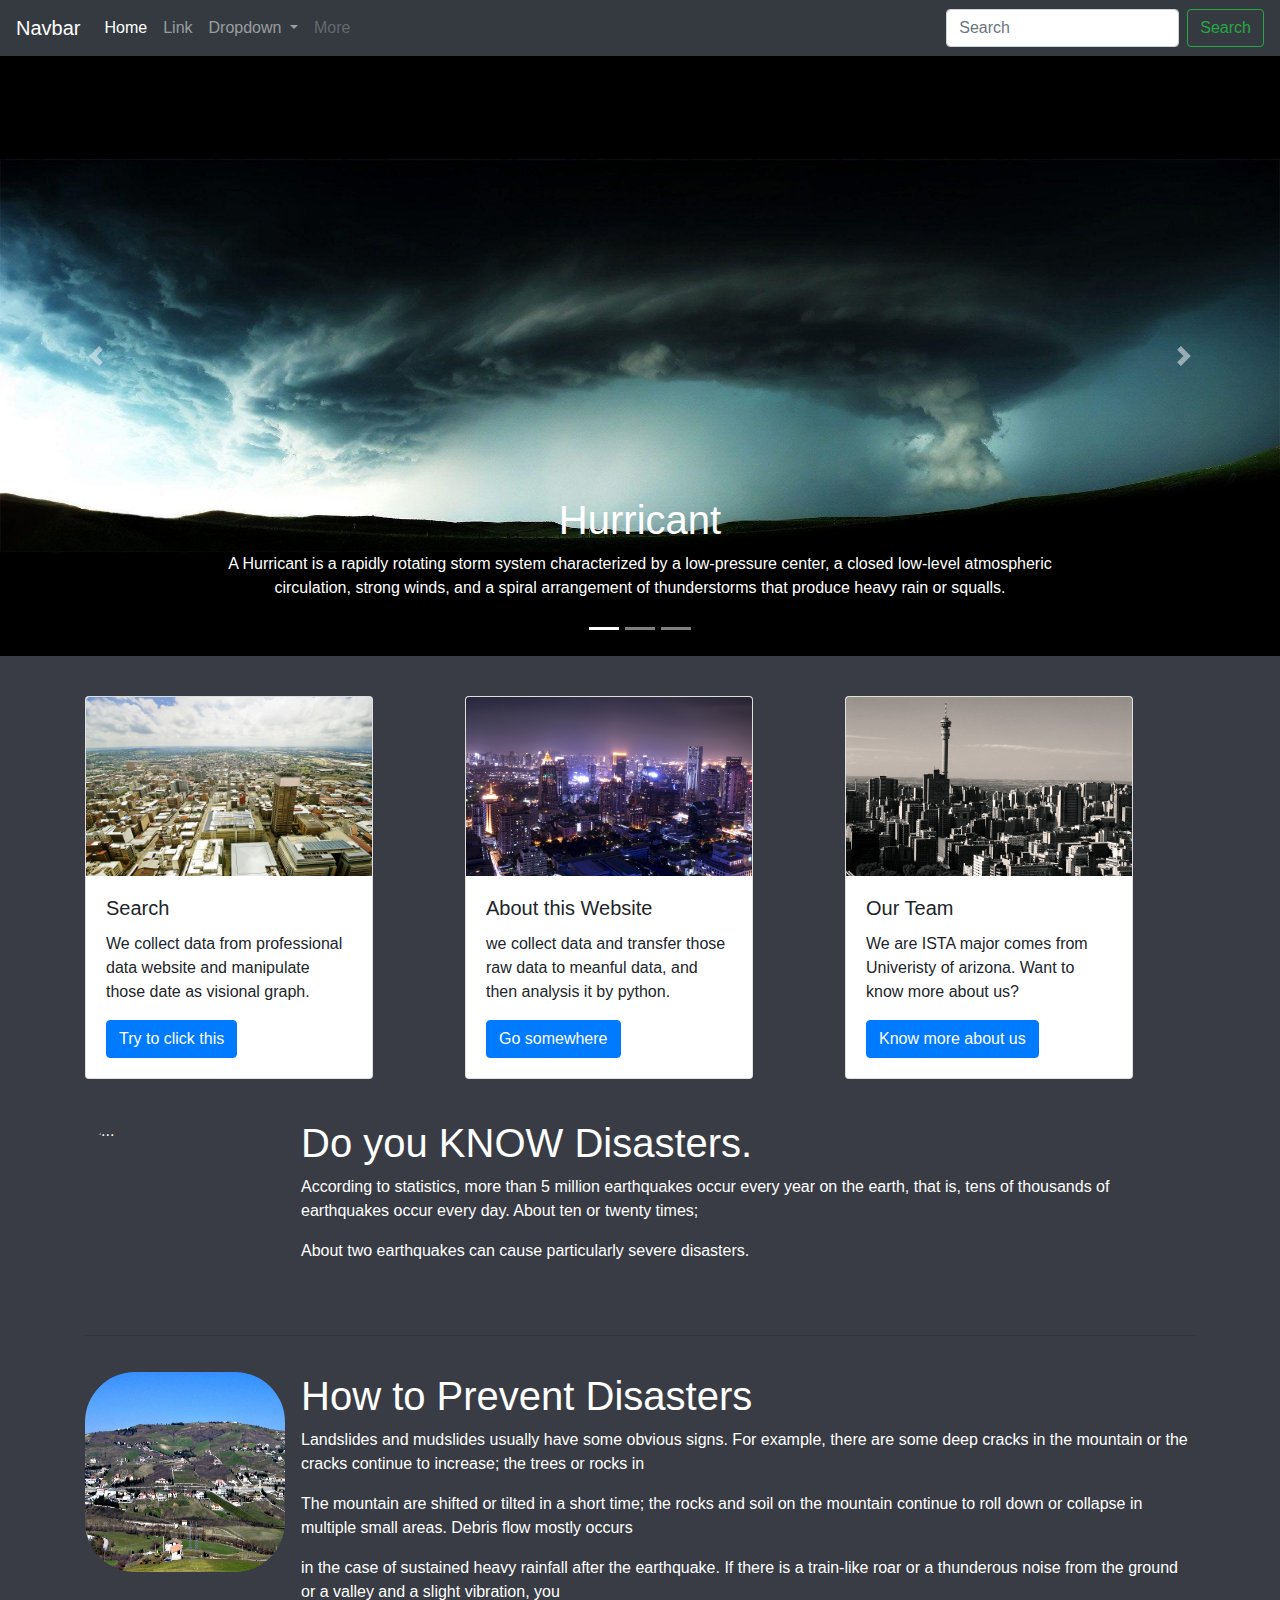
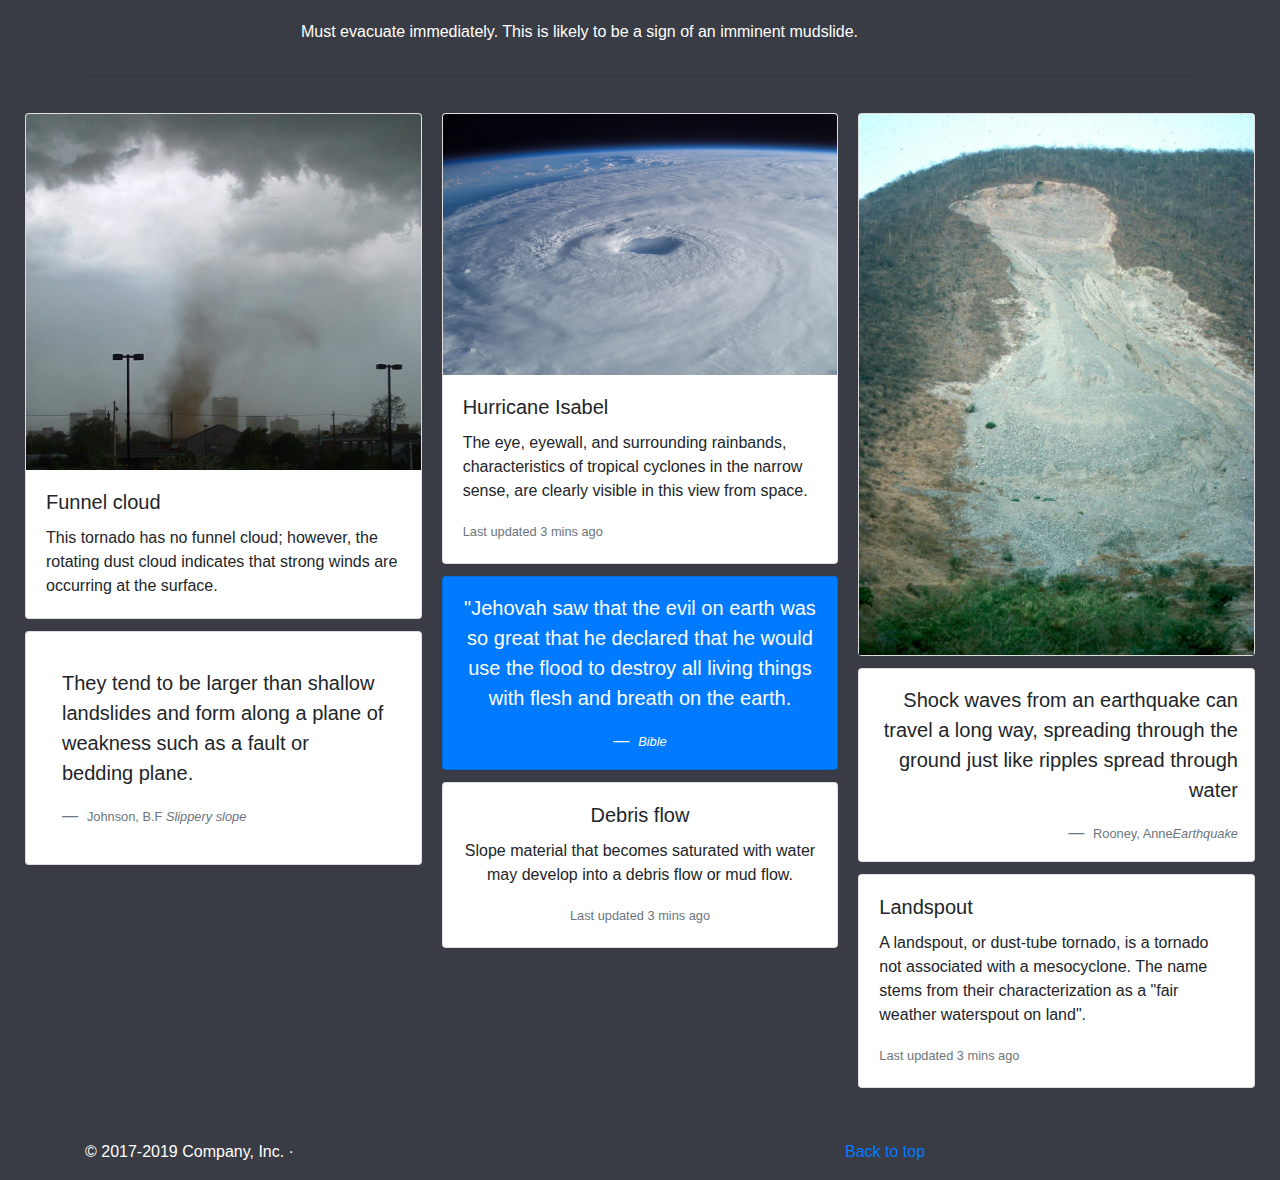
==== Website/index.html @ ea58c3c1 "Website" ====
<!doctype html>
<html lang="en">
  <head>
    <!-- Required meta tags -->
    <meta charset="utf-8">
    <meta name="viewport" content="width=device-width, initial-scale=1, shrink-to-fit=no">

    <!-- Bootstrap CSS -->
    <link rel="stylesheet" href="https://stackpath.bootstrapcdn.com/bootstrap/4.3.1/css/bootstrap.min.css" integrity="sha384-ggOyR0iXCbMQv3Xipma34MD+dH/1fQ784/j6cY/iJTQUOhcWr7x9JvoRxT2MZw1T" crossorigin="anonymous">
    <link rel="stylesheet" href="stylesheet.css">
    <title>Disaster</title>
  </head>
  <body>
    <header>
      <nav class="navbar navbar-expand-lg navbar-dark bg-dark">
        <a class="navbar-brand" href="#">Navbar</a>
        <button class="navbar-toggler" type="button" data-toggle="collapse" data-target="#navbarSupportedContent" aria-controls="navbarSupportedContent" aria-expanded="false" aria-label="Toggle navigation">
          <span class="navbar-toggler-icon"></span>
        </button>

        <div class="collapse navbar-collapse" id="navbarSupportedContent">
          <ul class="navbar-nav mr-auto">
            <li class="nav-item active">
              <a class="nav-link" href="index.html">Home <span class="sr-only">(current)</span></a>
            </li>
            <li class="nav-item">
              <a class="nav-link" href="https://www.data.gov">Link</a>
            </li>
            <li class="nav-item dropdown">
              <a class="nav-link dropdown-toggle" href="#" id="navbarDropdown" role="button" data-toggle="dropdown" aria-haspopup="true" aria-expanded="false">
                Dropdown
              </a>
              <div class="dropdown-menu" aria-labelledby="navbarDropdown">
                <a class="dropdown-item" href="Earthquake.html">Earthquake</a>
                <a class="dropdown-item" href="Tsunami.html">Tsunami</a>
                <a class="dropdown-item" href="Mudslide.html">Mudslide</a>
                <a class="dropdown-item" href="Hurricane.html">Hurricane</a>
                <a class="dropdown-item" href="Other.html">Other</a>
              </div>
            </li>
            <li class="nav-item">
              <a class="nav-link disabled" href="#" tabindex="-1" aria-disabled="true">More</a>
            </li>
          </ul>
          <form class="form-inline my-2 my-lg-0">
            <input class="form-control mr-sm-2" type="search" placeholder="Search" aria-label="Search">
            <button class="btn btn-outline-success my-2 my-sm-0" type="submit">Search</button>
          </form>
        </div>
      </nav>
    </header>

    <main>
      <div id="carouselExampleIndicators" class="carousel slide" data-ride="carousel">
        <ol class="carousel-indicators">
          <li data-target="#carouselExampleIndicators" data-slide-to="0" class="active"></li>
          <li data-target="#carouselExampleIndicators" data-slide-to="1"></li>
          <li data-target="#carouselExampleIndicators" data-slide-to="2"></li>
        </ol>
        <div class="carousel-inner">
          <div class="carousel-item">
            <img src="picture/Hurricant.jpg" class="d-block w-100" alt="Tornado">
            <div class="carousel-caption d-none d-md-block">
              <h1>Tornado</h1>
              <p>A tornado is a rapidly rotating column of air that is in contact
                with both the surface of the Earth and a cumulonimbus cloud or,
                in rare cases, the base of a cumulus cloud. </p>
            </div>
          </div>
          <div class="carousel-item active">
            <img src="picture/Typhoon.jpg" class="d-block w-100" alt="Hurricant">
            <div class="carousel-caption d-none d-md-block">
              <h1>Hurricant</h1>
              <p>A Hurricant is a rapidly rotating storm system characterized by
                a low-pressure center, a closed low-level atmospheric circulation,
                strong winds, and a spiral arrangement of thunderstorms that produce
                heavy rain or squalls.</p>
            </div>
          </div>
          <div class="carousel-item">
            <img src="picture/Earthquake.jpg" class="d-block w-100" alt="...">
            <div class="carousel-caption d-none d-md-block">
              <h1>Earthquake</h1>
              <p>An earthquake (also known as a quake, tremor or temblor) is the
                shaking of the surface of the Earth resulting from a sudden release
                of energy in the Earth's lithosphere that creates seismic waves.</p>
            </div>
          </div>
        </div>
        <a class="carousel-control-prev" href="#carouselExampleIndicators" role="button" data-slide="prev">
          <span class="carousel-control-prev-icon" aria-hidden="true"></span>
          <span class="sr-only">Previous</span>
        </a>
        <a class="carousel-control-next" href="#carouselExampleIndicators" role="button" data-slide="next">
          <span class="carousel-control-next-icon" aria-hidden="true"></span>
          <span class="sr-only">Next</span>
        </a>
      </div>

      <div class="container">
        <div class="row">
          <div class="col-sm">
            <div class="card" style="width: 18rem;">
              <img src="picture/pic1.jpg" class="card-img-top" alt="...">
              <div class="card-body">
                <h5 class="card-title">Search</h5>
                <p class="card-text">We collect data from professional data website and manipulate those date as visional graph.</p>
                <a href="https://catalog.data.gov/dataset?groups=disasters&_groups_limit=0#sec-vocab_category_all" class="btn btn-primary">Try to click this</a>
              </div>
            </div>
          </div>

          <div class="col-sm">
            <div class="card" style="width: 18rem;">
              <img src="picture/pic2.jpg" class="card-img-top" alt="...">
              <div class="card-body">
                <h5 class="card-title">About this Website</h5>
                <p class="card-text">we collect data and transfer those raw data to meanful data, and then analysis it by python.</p>
                <a href="https://www.python.org/" class="btn btn-primary">Go somewhere</a>
              </div>
            </div>
          </div>

          <div class="col-sm">
            <div class="card" style="width: 18rem;">
              <img src="picture/pic3.jpg" class="card-img-top" alt="...">
              <div class="card-body">
                <h5 class="card-title">Our Team</h5>
                <p class="card-text">We are ISTA major comes from Univeristy of arizona. Want to know more about us?</p>
                <a href="#" class="btn btn-primary">Know more about us</a>
              </div>
            </div>
          </div>

        </div>

      </div>

      <div id="bottominformation" class="container">
        <div class="media">
          <img src="picture/bot1.gif" class="align-self-start mr-3" alt="...">
          <div class="media-body">
            <h1 class="mt-0">Do you KNOW Disasters.</h1>
            <p>According to statistics, more than 5 million earthquakes occur every year on the earth, that is, tens of thousands of earthquakes occur every day. About ten or twenty times; </p>
            <p>About two earthquakes can cause particularly severe disasters.</p>
          </div>
        </div>
        <hr class="featurette-divider">

        <div class="media">
          <img src="picture/bot2.jpg" class="align-self-start mr-3" alt="...">
          <div class="media-body">
            <h1 class="mt-0">How to Prevent Disasters</h1>
            <p>Landslides and mudslides usually have some obvious signs. For example, there are some deep cracks in the mountain or the cracks continue to increase; the trees or rocks in </p>
            <p>The mountain are shifted or tilted in a short time; the rocks and soil on the mountain continue to roll down or collapse in multiple small areas. Debris flow mostly occurs </p>
            <p>in the case of sustained heavy rainfall after the earthquake. If there is a train-like roar or a thunderous noise from the ground or a valley and a slight vibration, you </p>
            <p>Must evacuate immediately. This is likely to be a sign of an imminent mudslide.</p>
          </div>
        </div>
        <hr class="featurette-divider">
      </div>

      <div class="card-columns">
        <div class="card">
          <img src="picture/Foot1.jpg" class="card-img-top" alt="Tornado">
          <div class="card-body">
            <h5 class="card-title">Funnel cloud</h5>
            <p class="card-text">This tornado has no funnel cloud; however, the rotating dust cloud indicates that strong winds are occurring at the surface.</div>
        </div>
        <div class="card p-3">
          <blockquote class="blockquote mb-0 card-body">
            <p>They tend to be larger than shallow landslides and form along a plane of weakness such as a fault or bedding plane.</p>
            <footer class="blockquote-footer">
              <small class="text-muted">
                Johnson, B.F <cite title="Source Title">Slippery slope</cite>
              </small>
            </footer>
          </blockquote>
        </div>
        <div class="card">
          <img src="picture/Foot2.jpg" class="card-img-top" alt="...">
          <div class="card-body">
            <h5 class="card-title">Hurricane Isabel</h5>
            <p class="card-text">The eye, eyewall, and surrounding rainbands, characteristics of tropical cyclones in the narrow sense, are clearly visible in this view from space.</p>
            <p class="card-text"><small class="text-muted">Last updated 3 mins ago</small></p>
          </div>
        </div>
        <div class="card bg-primary text-white text-center p-3">
          <blockquote class="blockquote mb-0">
            <p>"Jehovah saw that the evil on earth was so great that he declared that he would use the flood to destroy all living things with flesh and breath on the earth.</p>
            <footer class="blockquote-footer text-white">
              <small>
                <cite title="Source Title">Bible</cite>
              </small>
            </footer>
          </blockquote>
        </div>
        <div class="card text-center">
          <div class="card-body">
            <h5 class="card-title">Debris flow</h5>
            <p class="card-text">Slope material that becomes saturated with water may develop into a debris flow or mud flow.</p>
            <p class="card-text"><small class="text-muted">Last updated 3 mins ago</small></p>
          </div>
        </div>
        <div class="card">
          <img src="picture/Foot3.jpeg" class="card-img-top" alt="...">
        </div>
        <div class="card p-3 text-right">
          <blockquote class="blockquote mb-0">
            <p>Shock waves from an earthquake can travel a long way, spreading through the ground just like ripples spread through water</p>
            <footer class="blockquote-footer">
              <small class="text-muted">
                Rooney, Anne<cite title="Source Title">Earthquake</cite>
              </small>
            </footer>
          </blockquote>
        </div>
        <div class="card">
          <div class="card-body">
            <h5 class="card-title">Landspout</h5>
            <p class="card-text">A landspout, or dust-tube tornado, is a tornado not associated with a mesocyclone. The name stems from their characterization as a "fair weather waterspout on land".</p>
            <p class="card-text"><small class="text-muted">Last updated 3 mins ago</small></p>
          </div>
        </div>
      </div>
    </main>

    <footer class="container">
      <div class="row">
        <p class="col-8">© 2017-2019 Company, Inc. · </p>
        <p class="col-4"><a href="index.html"> Back to top</a></p>
      </div>
    </footer>


    <!-- Optional JavaScript -->
    <!-- jQuery first, then Popper.js, then Bootstrap JS -->
    <script src="https://code.jquery.com/jquery-3.3.1.slim.min.js" integrity="sha384-q8i/X+965DzO0rT7abK41JStQIAqVgRVzpbzo5smXKp4YfRvH+8abtTE1Pi6jizo" crossorigin="anonymous"></script>
    <script src="https://cdnjs.cloudflare.com/ajax/libs/popper.js/1.14.7/umd/popper.min.js" integrity="sha384-UO2eT0CpHqdSJQ6hJty5KVphtPhzWj9WO1clHTMGa3JDZwrnQq4sF86dIHNDz0W1" crossorigin="anonymous"></script>
    <script src="https://stackpath.bootstrapcdn.com/bootstrap/4.3.1/js/bootstrap.min.js" integrity="sha384-JjSmVgyd0p3pXB1rRibZUAYoIIy6OrQ6VrjIEaFf/nJGzIxFDsf4x0xIM+B07jRM" crossorigin="anonymous"></script>
  </body>
</html>
---- Website/stylesheet.css ----
body{
  background-color: #393C44;
}

.container{
  padding-top: 40px;
}

#carouselExampleIndicators img{
  height: 600px;
}

#bottominformation{
  color:white;
}

#bottominformation img{
  height: 200px;
  width: 200px;
  border-radius: 50px;
}

.featurette-divider{
  padding: 10px;
}

.card-columns{
  padding-left: 25px;
  padding-right: 25px;
}

footer{
  color: white;
}

.table{
  color: white;
  border-bottom: 20px;
}
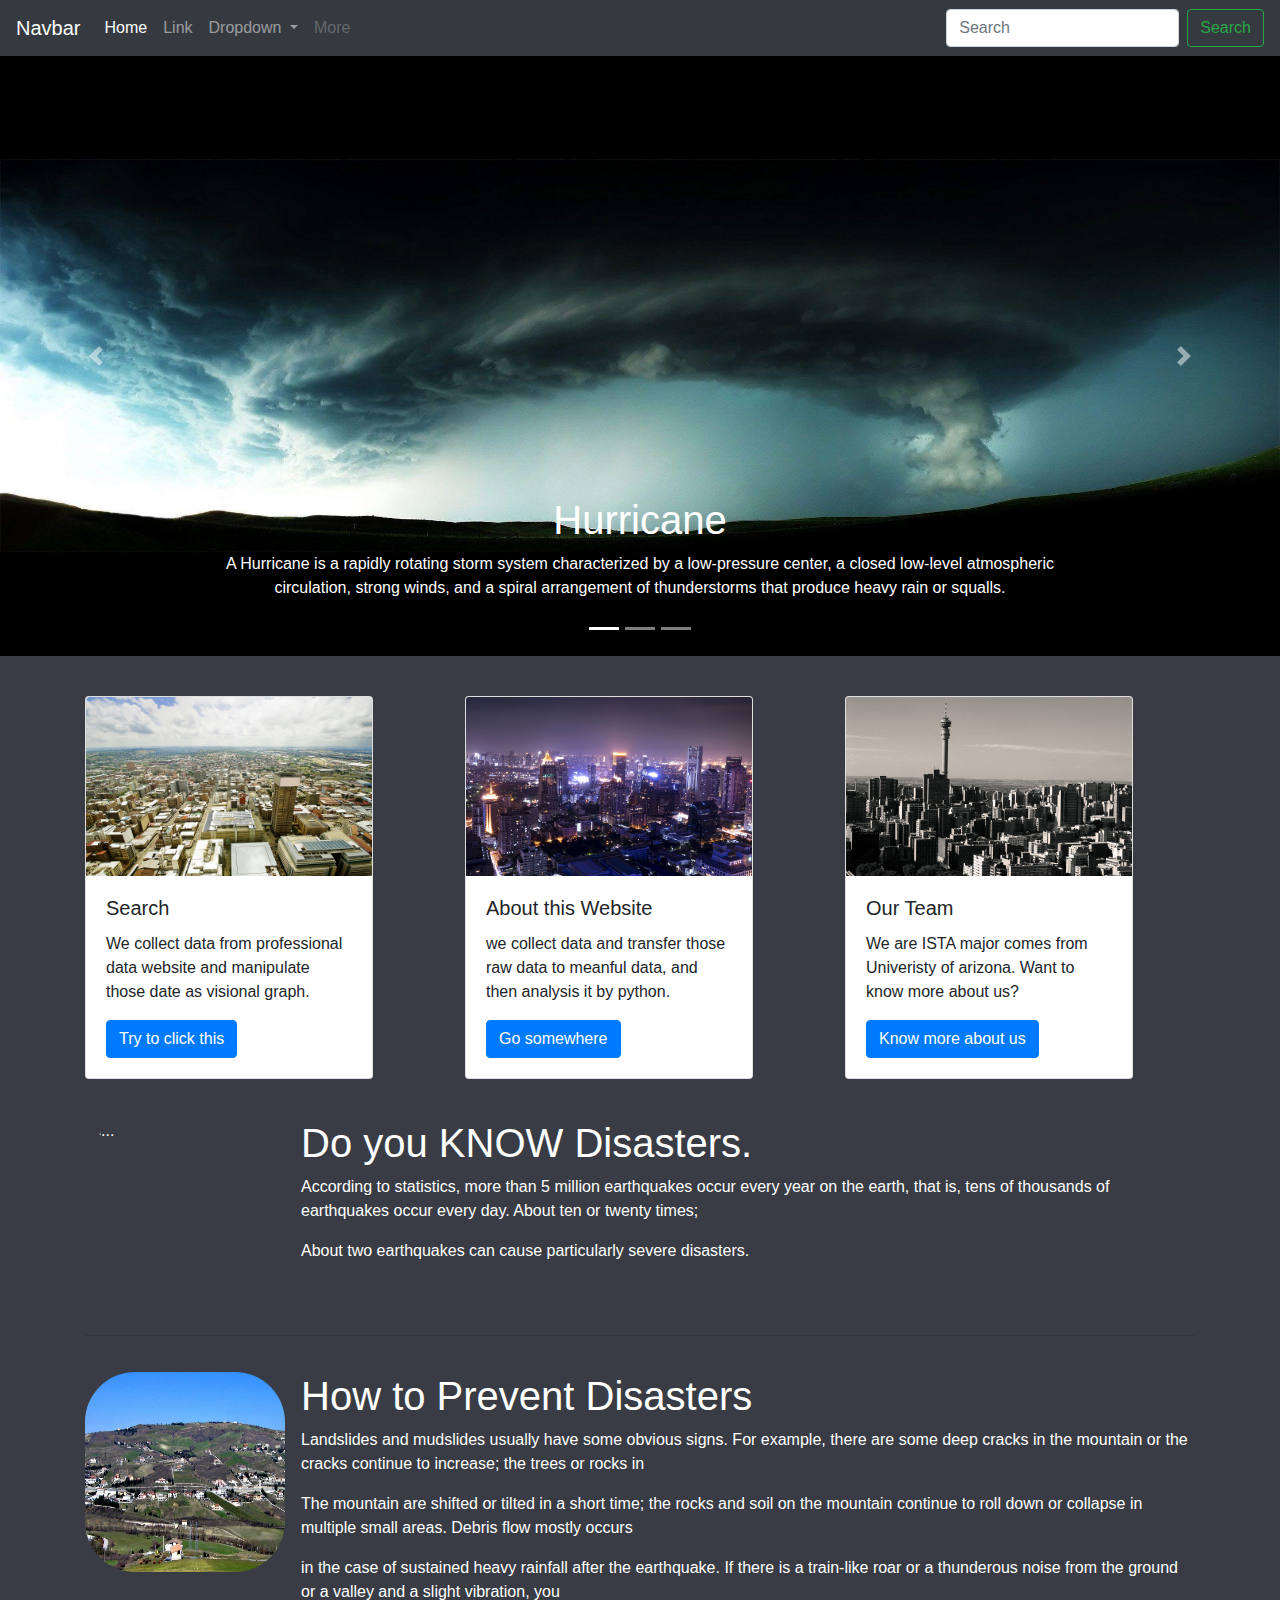
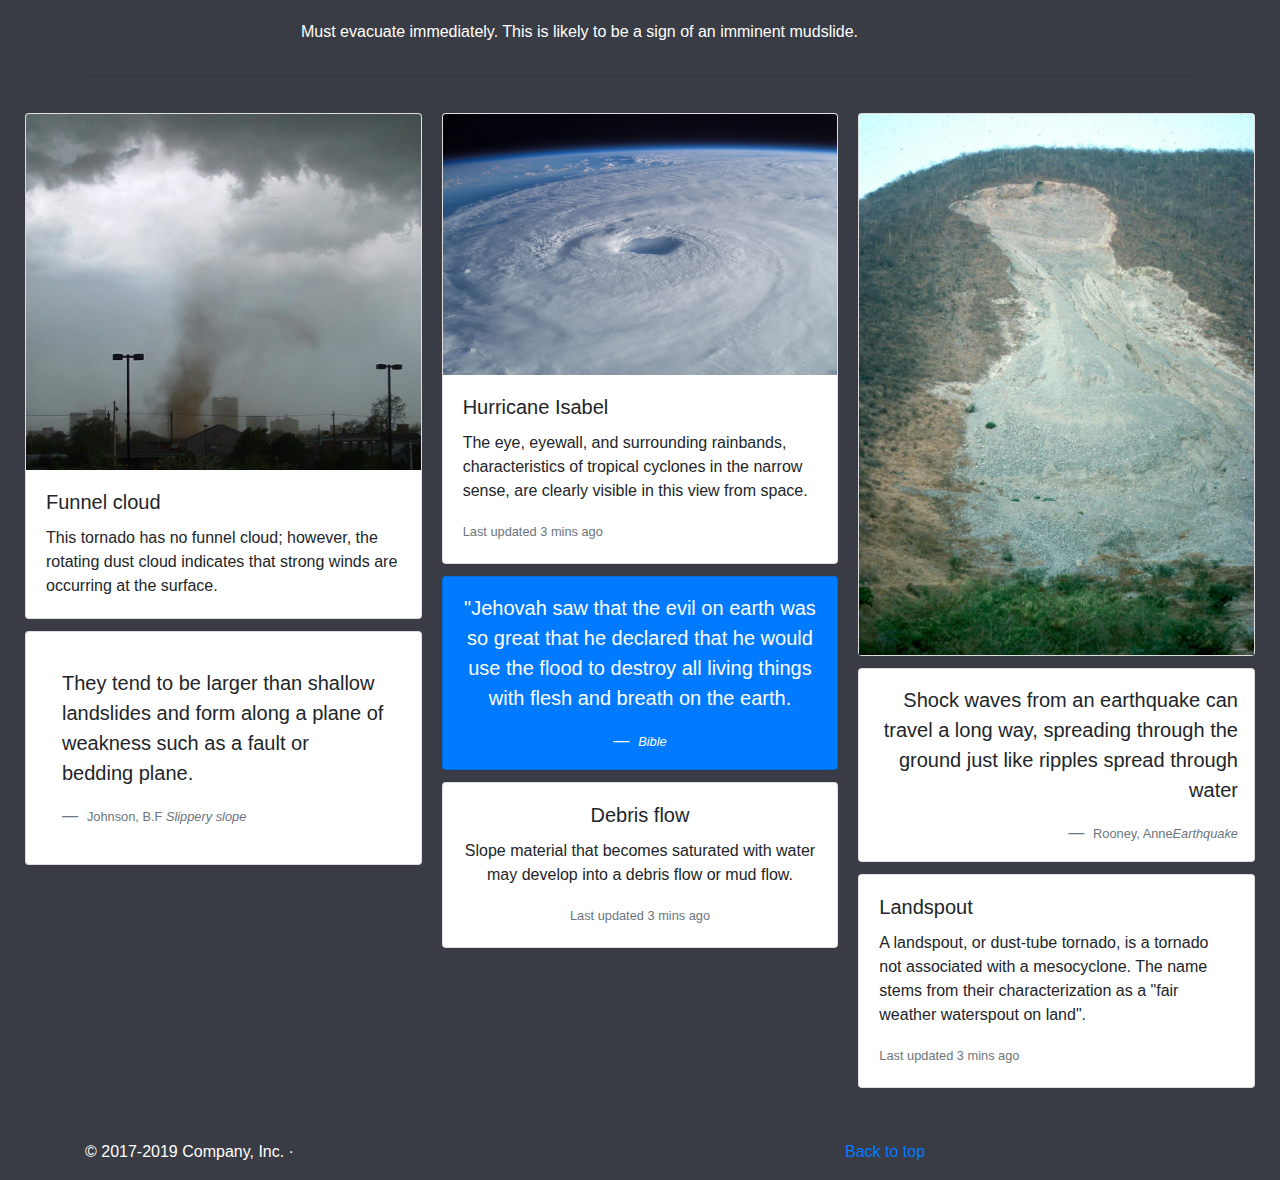
==== commit 051bfbcc: "1" ====
--- a/Website/index.html
+++ b/Website/index.html
@@ -32,7 +32,7 @@
               </a>
               <div class="dropdown-menu" aria-labelledby="navbarDropdown">
                 <a class="dropdown-item" href="Earthquake.html">Earthquake</a>
-                <a class="dropdown-item" href="Tsunami.html">Tsunami</a>
+                <a class="dropdown-item" href="Fire.html">Fire</a>
                 <a class="dropdown-item" href="Mudslide.html">Mudslide</a>
                 <a class="dropdown-item" href="Hurricane.html">Hurricane</a>
                 <a class="dropdown-item" href="Other.html">Other</a>
@@ -70,8 +70,8 @@
           <div class="carousel-item active">
             <img src="picture/Typhoon.jpg" class="d-block w-100" alt="Hurricant">
             <div class="carousel-caption d-none d-md-block">
-              <h1>Hurricant</h1>
-              <p>A Hurricant is a rapidly rotating storm system characterized by
+              <h1>Hurricane</h1>
+              <p>A Hurricane is a rapidly rotating storm system characterized by
                 a low-pressure center, a closed low-level atmospheric circulation,
                 strong winds, and a spiral arrangement of thunderstorms that produce
                 heavy rain or squalls.</p>
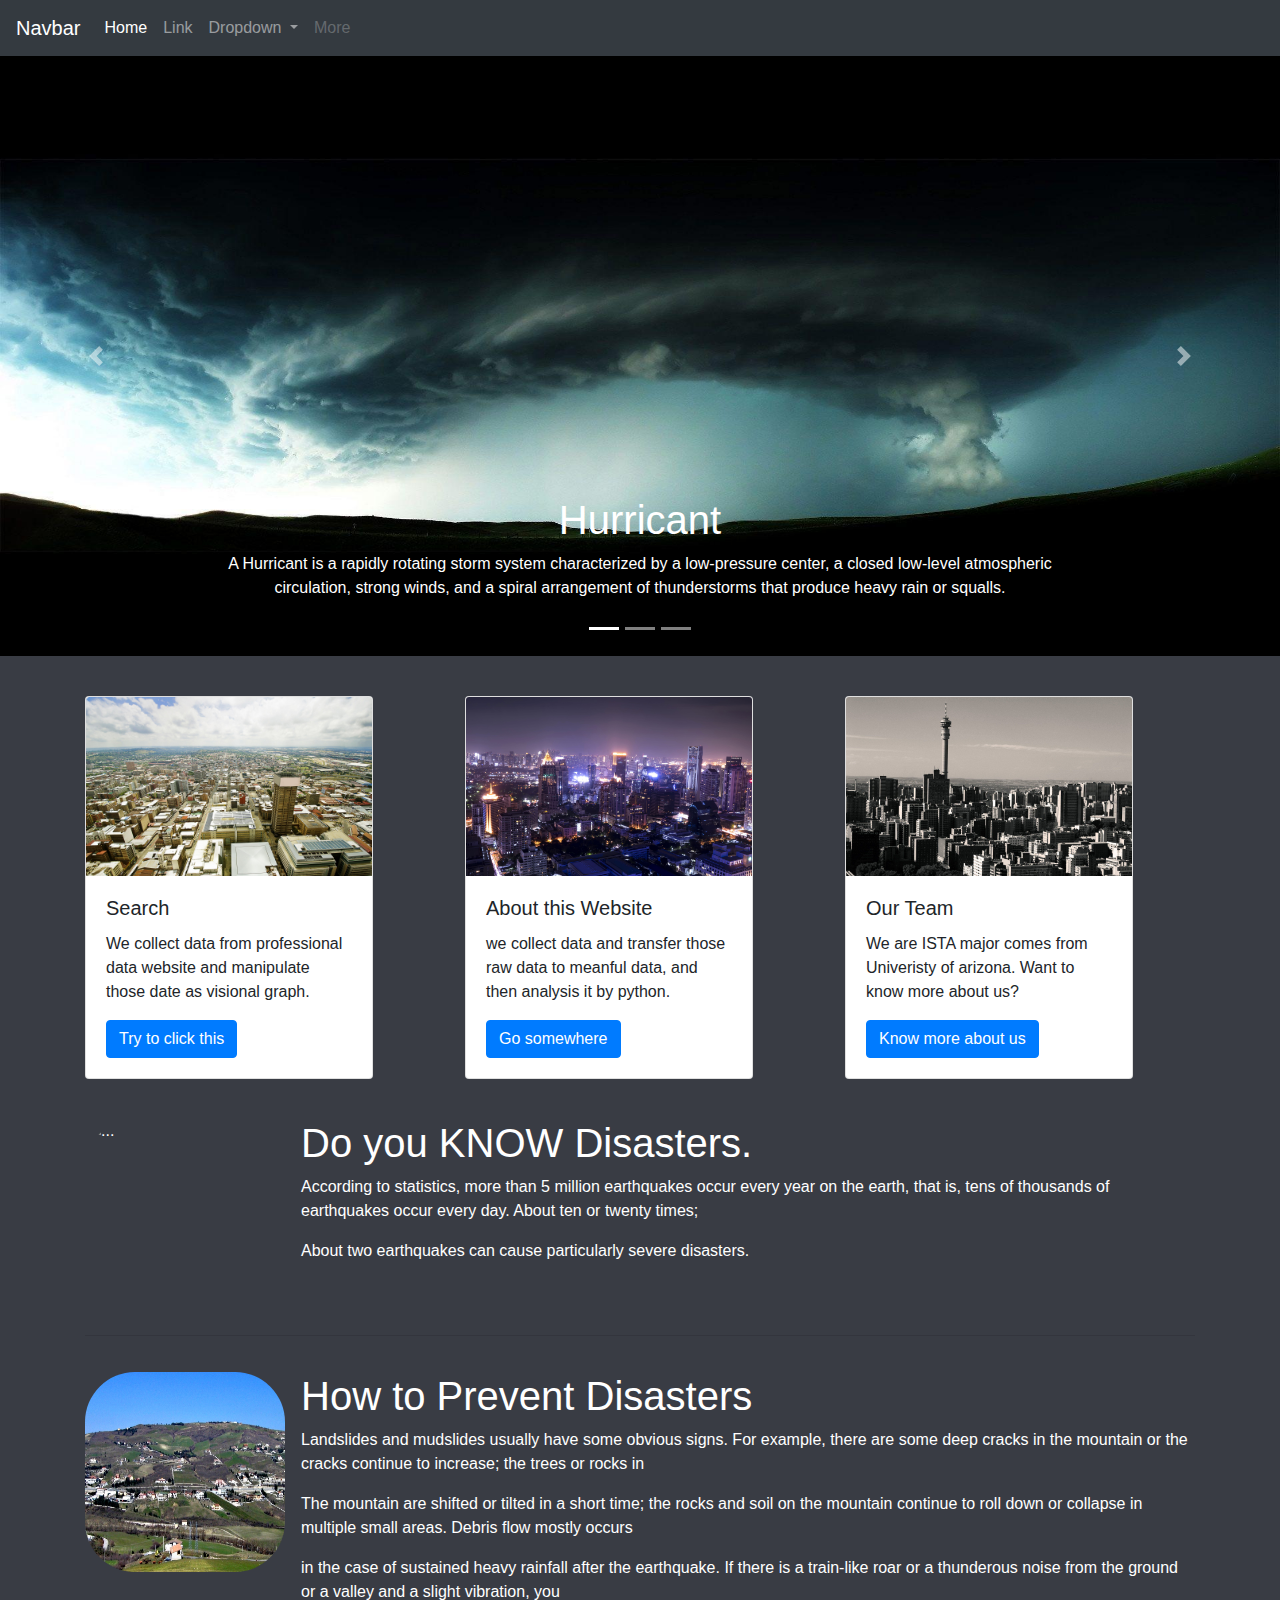
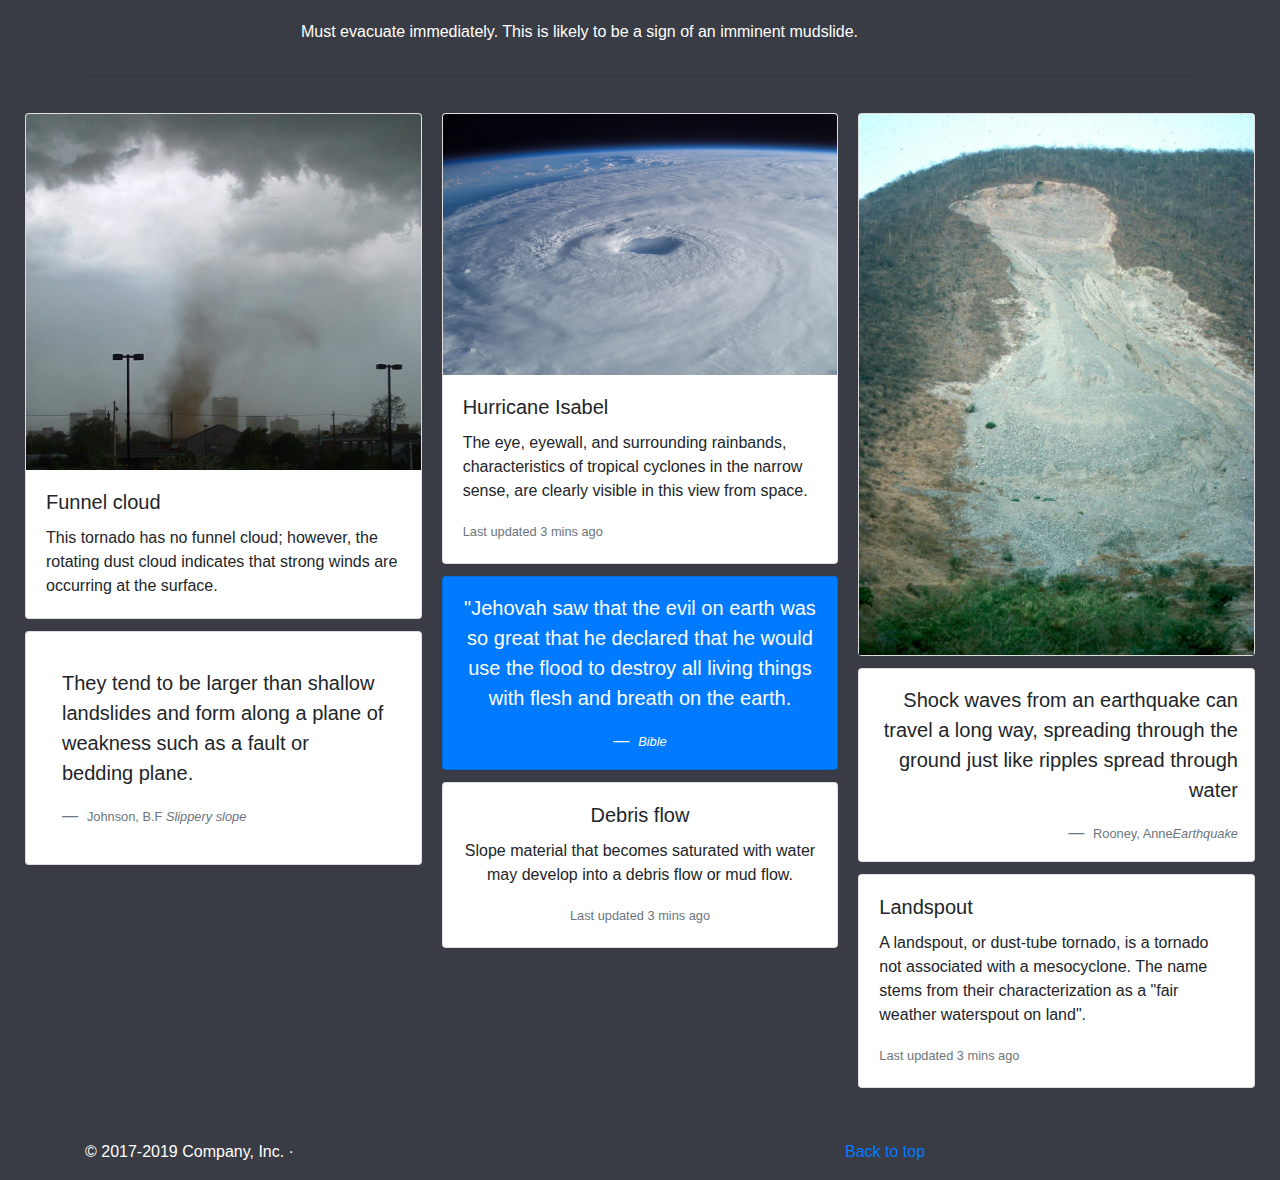
==== commit e8c9dfc8: "add new files" ====
--- a/Website/index.html
+++ b/Website/index.html
@@ -33,8 +33,9 @@
               <div class="dropdown-menu" aria-labelledby="navbarDropdown">
                 <a class="dropdown-item" href="Earthquake.html">Earthquake</a>
                 <a class="dropdown-item" href="Fire.html">Fire</a>
-                <a class="dropdown-item" href="Mudslide.html">Mudslide</a>
+                <a class="dropdown-item" href="Flood.html">Flood</a>
                 <a class="dropdown-item" href="Hurricane.html">Hurricane</a>
+                <a class="dropdown-item" href="Stormevent.html">Stormevent</a>
                 <a class="dropdown-item" href="Other.html">Other</a>
               </div>
             </li>
@@ -42,10 +43,6 @@
               <a class="nav-link disabled" href="#" tabindex="-1" aria-disabled="true">More</a>
             </li>
           </ul>
-          <form class="form-inline my-2 my-lg-0">
-            <input class="form-control mr-sm-2" type="search" placeholder="Search" aria-label="Search">
-            <button class="btn btn-outline-success my-2 my-sm-0" type="submit">Search</button>
-          </form>
         </div>
       </nav>
     </header>
@@ -70,8 +67,8 @@
           <div class="carousel-item active">
             <img src="picture/Typhoon.jpg" class="d-block w-100" alt="Hurricant">
             <div class="carousel-caption d-none d-md-block">
-              <h1>Hurricane</h1>
-              <p>A Hurricane is a rapidly rotating storm system characterized by
+              <h1>Hurricant</h1>
+              <p>A Hurricant is a rapidly rotating storm system characterized by
                 a low-pressure center, a closed low-level atmospheric circulation,
                 strong winds, and a spiral arrangement of thunderstorms that produce
                 heavy rain or squalls.</p>
@@ -127,7 +124,7 @@
               <div class="card-body">
                 <h5 class="card-title">Our Team</h5>
                 <p class="card-text">We are ISTA major comes from Univeristy of arizona. Want to know more about us?</p>
-                <a href="#" class="btn btn-primary">Know more about us</a>
+                <a href="Stuff.html" class="btn btn-primary">Know more about us</a>
               </div>
             </div>
           </div>
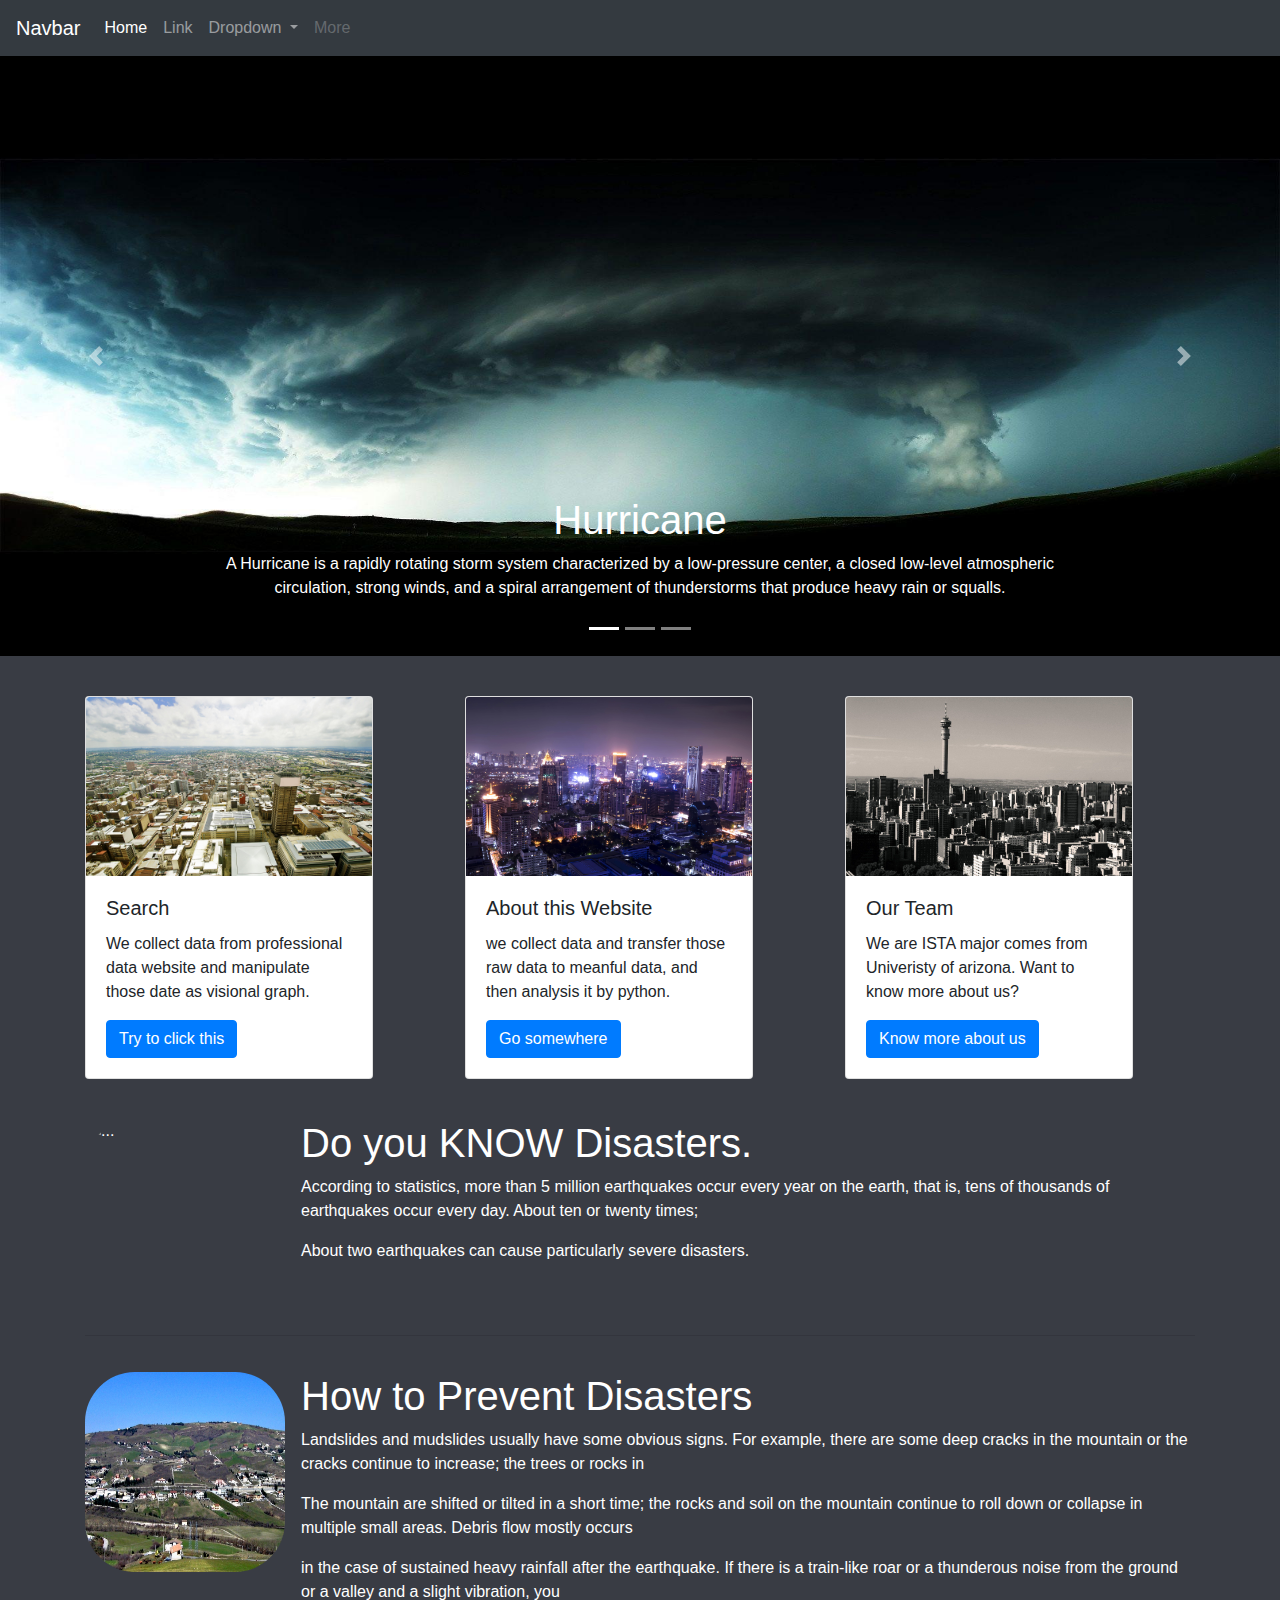
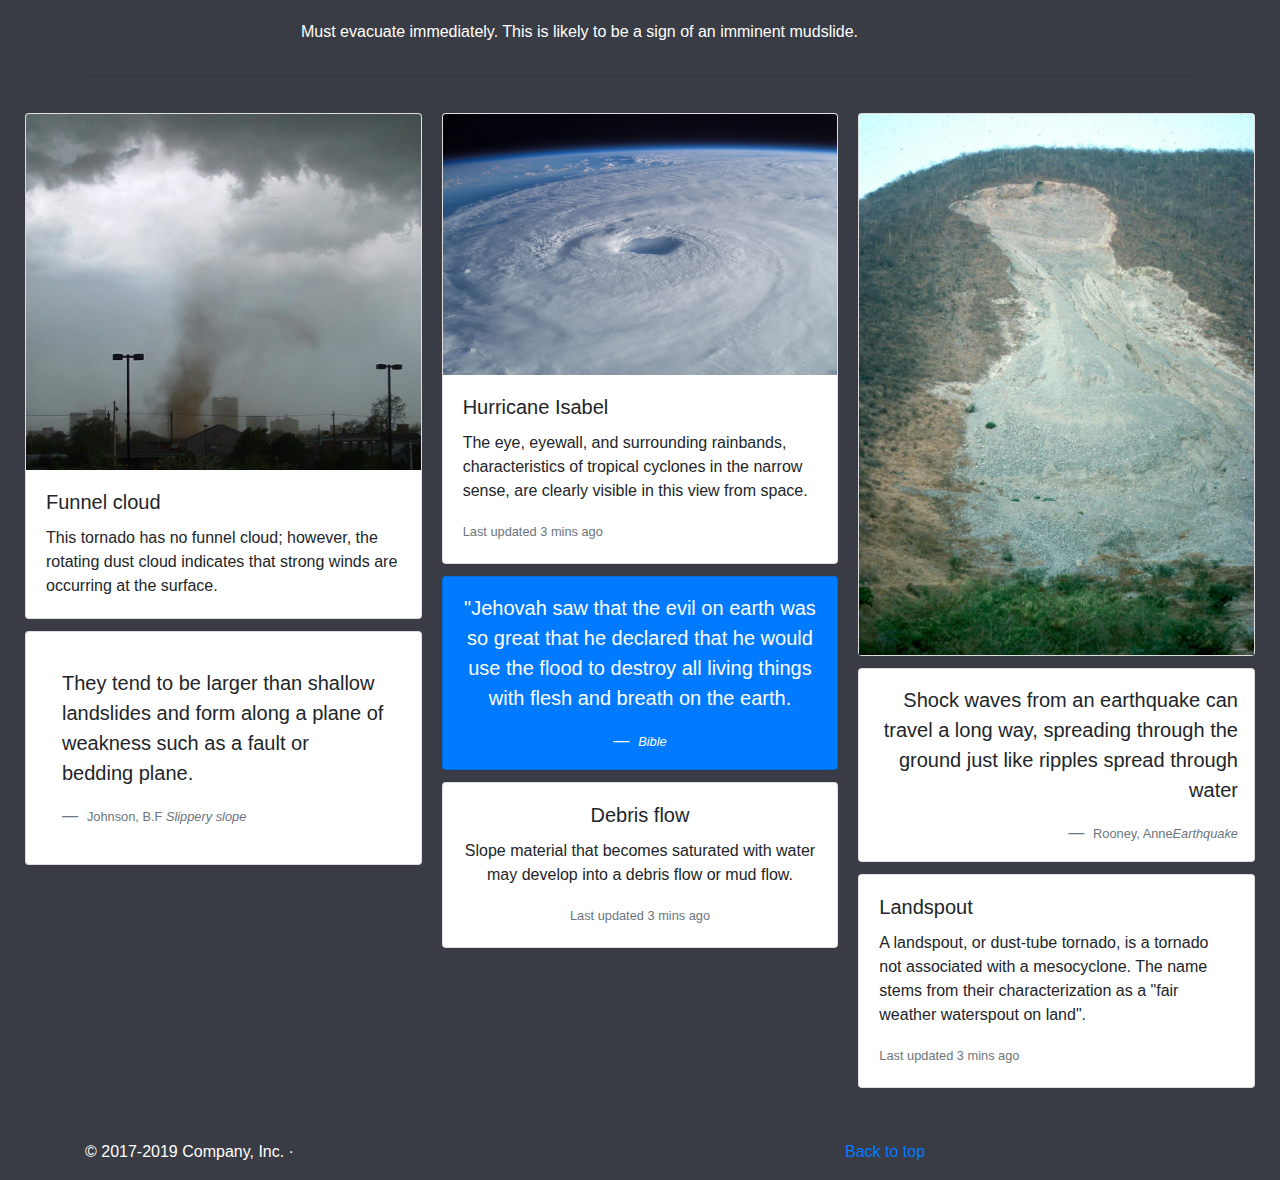
==== commit d9a9d4a9: "aa" ====
--- a/Website/index.html
+++ b/Website/index.html
@@ -67,8 +67,8 @@
           <div class="carousel-item active">
             <img src="picture/Typhoon.jpg" class="d-block w-100" alt="Hurricant">
             <div class="carousel-caption d-none d-md-block">
-              <h1>Hurricant</h1>
-              <p>A Hurricant is a rapidly rotating storm system characterized by
+              <h1>Hurricane</h1>
+              <p>A Hurricane is a rapidly rotating storm system characterized by
                 a low-pressure center, a closed low-level atmospheric circulation,
                 strong winds, and a spiral arrangement of thunderstorms that produce
                 heavy rain or squalls.</p>
